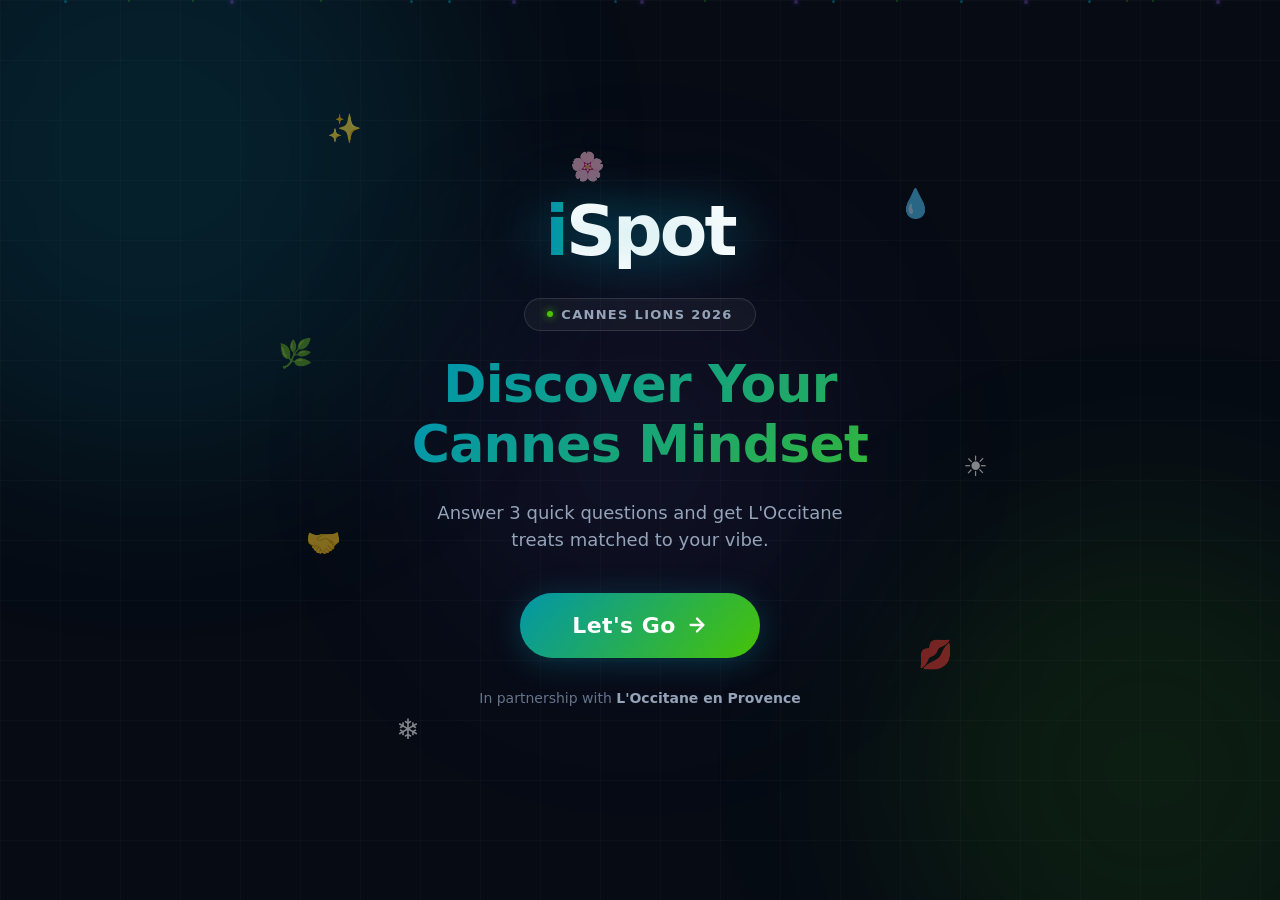
==== index.html @ 9a13e55d "iSpot Cannes Quiz - PWA with offline support 3-archetype quiz (Glow Getter, Power Networker, Recharg" ====
<!DOCTYPE html>
<html lang="en">
<head>
  <meta charset="UTF-8">
  <meta name="viewport" content="width=device-width, initial-scale=1, maximum-scale=1, user-scalable=no">
  <meta name="apple-mobile-web-app-capable" content="yes">
  <meta name="apple-mobile-web-app-status-bar-style" content="black-translucent">
  <meta name="apple-mobile-web-app-title" content="iSpot Cannes">
  <title>iSpot - Discover Your Cannes Mindset</title>
  <link rel="manifest" href="manifest.json">
  <link rel="apple-touch-icon" href="icon-192.png">
  <link rel="stylesheet" href="styles.css">
</head>
<body>
  <div class="app-container">
    <!-- Ambient background -->
    <div class="app-bg">
      <div class="bg-orb bg-orb--teal"></div>
      <div class="bg-orb bg-orb--green"></div>
      <div class="bg-orb bg-orb--purple"></div>
      <div class="bg-grid"></div>
      <div class="bg-particles">
        <span></span><span></span><span></span><span></span><span></span>
        <span></span><span></span><span></span><span></span><span></span>
        <span></span><span></span><span></span><span></span><span></span>
        <span></span><span></span><span></span><span></span><span></span>
      </div>
    </div>

    <!-- Confetti canvas (results) -->
    <canvas id="confetti-canvas"></canvas>

    <!-- ===== SCREEN 1: WELCOME ===== -->
    <section id="screen-welcome" class="screen screen--active">
      <div class="welcome-content">
        <!-- Floating emoji decorations -->
        <div class="welcome-floaters">
          <span class="floater">✨</span>
          <span class="floater">💧</span>
          <span class="floater">🤝</span>
          <span class="floater">💋</span>
          <span class="floater">🌿</span>
          <span class="floater">❄️</span>
          <span class="floater">🌸</span>
          <span class="floater">☀️</span>
        </div>

        <div class="welcome-logo" id="logo-tap-target">
          <svg class="ispot-logo" viewBox="0 0 180 55" xmlns="http://www.w3.org/2000/svg">
            <defs>
              <linearGradient id="logo-gradient" x1="0%" y1="0%" x2="100%" y2="0%">
                <stop offset="0%" stop-color="#0095B0"/>
                <stop offset="100%" stop-color="#4AC500"/>
              </linearGradient>
            </defs>
            <text x="90" y="42" text-anchor="middle" font-family="-apple-system, BlinkMacSystemFont, 'SF Pro Display', system-ui, sans-serif" font-size="48" font-weight="800" fill="white" letter-spacing="-2">
              <tspan fill="url(#logo-gradient)">i</tspan>Spot
            </text>
          </svg>
          <div class="logo-glow"></div>
        </div>
        <div class="welcome-badge">
          <span class="badge-dot"></span>
          Cannes Lions 2026
        </div>
        <h1 class="welcome-title">
          <span class="title-line title-line--1">Discover Your</span>
          <span class="title-line title-line--2">Cannes Mindset</span>
        </h1>
        <p class="welcome-subtitle">Answer 3 quick questions and get L'Occitane treats matched to your vibe.</p>
        <button class="btn-start" id="btn-start">
          <span class="btn-start__text">Let's Go</span>
          <span class="btn-start__glow"></span>
          <span class="btn-start__shimmer"></span>
          <svg class="btn-start__arrow" viewBox="0 0 24 24" fill="none" stroke="currentColor" stroke-width="2.5" stroke-linecap="round" stroke-linejoin="round"><path d="M5 12h14M12 5l7 7-7 7"/></svg>
        </button>
        <div class="welcome-footer">
          In partnership with <strong>L'Occitane en Provence</strong>
        </div>
      </div>
    </section>

    <!-- ===== SCREEN 2: CONTACT INFO ===== -->
    <section id="screen-contact" class="screen">
      <div class="contact-content">
        <h2 class="contact-title">Tell us about yourself</h2>
        <p class="contact-subtitle">So we can personalize your experience</p>
        <form class="contact-form" id="contact-form" autocomplete="off">
          <div class="contact-row">
            <div class="contact-field">
              <label class="contact-label" for="contact-first">First Name</label>
              <input class="contact-input" type="text" id="contact-first" required placeholder="First name">
            </div>
            <div class="contact-field">
              <label class="contact-label" for="contact-last">Last Name</label>
              <input class="contact-input" type="text" id="contact-last" required placeholder="Last name">
            </div>
          </div>
          <div class="contact-row">
            <div class="contact-field">
              <label class="contact-label" for="contact-title">Title</label>
              <input class="contact-input" type="text" id="contact-title" required placeholder="Job title">
            </div>
            <div class="contact-field">
              <label class="contact-label" for="contact-company">Company</label>
              <input class="contact-input" type="text" id="contact-company" required placeholder="Company">
            </div>
          </div>
          <div class="contact-row">
            <div class="contact-field contact-field--full">
              <label class="contact-label" for="contact-email">Email</label>
              <input class="contact-input" type="email" id="contact-email" required placeholder="Email address">
            </div>
          </div>
          <button class="btn-start btn-contact-submit" type="submit" id="btn-contact-submit">
            <span class="btn-start__text">Start the Quiz</span>
            <span class="btn-start__glow"></span>
            <span class="btn-start__shimmer"></span>
            <svg class="btn-start__arrow" viewBox="0 0 24 24" fill="none" stroke="currentColor" stroke-width="2.5" stroke-linecap="round" stroke-linejoin="round"><path d="M5 12h14M12 5l7 7-7 7"/></svg>
          </button>
        </form>
      </div>
    </section>

    <!-- ===== SCREEN 3: QUESTIONS ===== -->
    <section id="screen-question" class="screen">
      <div class="question-layout">
        <header class="question-header">
          <svg class="ispot-logo-sm" viewBox="0 0 180 55" xmlns="http://www.w3.org/2000/svg">
            <defs>
              <linearGradient id="logo-gradient-sm" x1="0%" y1="0%" x2="100%" y2="0%">
                <stop offset="0%" stop-color="#0095B0"/>
                <stop offset="100%" stop-color="#4AC500"/>
              </linearGradient>
            </defs>
            <text x="90" y="42" text-anchor="middle" font-family="-apple-system, BlinkMacSystemFont, 'SF Pro Display', system-ui, sans-serif" font-size="48" font-weight="800" fill="white" letter-spacing="-2">
              <tspan fill="url(#logo-gradient-sm)">i</tspan>Spot
            </text>
          </svg>
          <div class="progress-bar">
            <div class="progress-bar__fill" id="progress-fill"></div>
            <div class="progress-bar__shimmer"></div>
          </div>
          <div class="question-counter" id="question-counter">Q1 of 3</div>
        </header>

        <!-- Floating emoji for current question -->
        <div class="question-emoji" id="question-emoji"></div>

        <div class="question-body">
          <h2 class="question-text" id="question-text"></h2>
          <div class="answer-grid" id="answer-grid">
            <button class="answer-card" data-index="0">
              <span class="answer-card__emoji" id="answer-emoji-0"></span>
              <span class="answer-card__letter">A</span>
              <span class="answer-card__text" id="answer-0"></span>
              <span class="answer-card__check">
                <svg viewBox="0 0 24 24" fill="none" stroke="currentColor" stroke-width="3" stroke-linecap="round" stroke-linejoin="round"><polyline points="20 6 9 17 4 12"/></svg>
              </span>
            </button>
            <button class="answer-card" data-index="1">
              <span class="answer-card__emoji" id="answer-emoji-1"></span>
              <span class="answer-card__letter">B</span>
              <span class="answer-card__text" id="answer-1"></span>
              <span class="answer-card__check">
                <svg viewBox="0 0 24 24" fill="none" stroke="currentColor" stroke-width="3" stroke-linecap="round" stroke-linejoin="round"><polyline points="20 6 9 17 4 12"/></svg>
              </span>
            </button>
            <button class="answer-card" data-index="2">
              <span class="answer-card__emoji" id="answer-emoji-2"></span>
              <span class="answer-card__letter">C</span>
              <span class="answer-card__text" id="answer-2"></span>
              <span class="answer-card__check">
                <svg viewBox="0 0 24 24" fill="none" stroke="currentColor" stroke-width="3" stroke-linecap="round" stroke-linejoin="round"><polyline points="20 6 9 17 4 12"/></svg>
              </span>
            </button>
          </div>
        </div>

        <footer class="question-footer">
          <span class="partnership-text">Samples by L'Occitane en Provence</span>
        </footer>
      </div>
    </section>

    <!-- ===== SCREEN 4: ANALYZING ===== -->
    <section id="screen-analyzing" class="screen">
      <div class="analyzing-content">
        <div class="analyzing-orb">
          <div class="analyzing-orb__core"></div>
          <div class="analyzing-orb__ring analyzing-orb__ring--1"></div>
          <div class="analyzing-orb__ring analyzing-orb__ring--2"></div>
          <div class="analyzing-orb__ring analyzing-orb__ring--3"></div>
          <div class="analyzing-orb__particles">
            <span></span><span></span><span></span><span></span>
            <span></span><span></span><span></span><span></span>
          </div>
        </div>
        <p class="analyzing-text" id="analyzing-text">Sage is reading your vibe...</p>
        <div class="analyzing-bar">
          <div class="analyzing-bar__fill" id="analyzing-bar-fill"></div>
        </div>
      </div>
    </section>

    <!-- ===== SCREEN 5: RESULTS ===== -->
    <section id="screen-results" class="screen">
      <div class="results-content">
        <div class="results-sparkles">
          <span></span><span></span><span></span><span></span><span></span>
          <span></span><span></span><span></span><span></span><span></span>
        </div>

        <div class="results-header">
          <p class="results-label">Sage says your Cannes mindset is...</p>
          <h2 class="results-archetype-name" id="results-archetype-name"></h2>
          <p class="results-archetype-desc" id="results-archetype-desc"></p>
        </div>

        <div class="results-products-label">Your L'Occitane Samples</div>
        <div class="results-product-list" id="results-product-list"></div>

        <div class="results-footer">
          <p class="results-collect">
            <span class="collect-icon">
              <svg viewBox="0 0 24 24" fill="none" stroke="currentColor" stroke-width="2" stroke-linecap="round" stroke-linejoin="round"><path d="M12 2L2 7l10 5 10-5-10-5z"/><path d="M2 17l10 5 10-5"/><path d="M2 12l10 5 10-5"/></svg>
            </span>
            Show this screen to collect your samples
          </p>
          <div class="results-branding">
            <span>Powered by <strong>iSpot</strong></span>
            <span class="results-divider">|</span>
            <span>Samples by <strong>L'Occitane en Provence</strong></span>
          </div>
        </div>
        <div class="reset-indicator" id="reset-indicator">
          <svg class="reset-ring" viewBox="0 0 36 36">
            <circle class="reset-ring__bg" cx="18" cy="18" r="16" />
            <circle class="reset-ring__fill" id="reset-ring-fill" cx="18" cy="18" r="16" />
          </svg>
        </div>
      </div>
    </section>
  </div>

  <script src="app.js"></script>
  <script>
    if ('serviceWorker' in navigator) {
      navigator.serviceWorker.register('./sw.js').catch(() => {});
    }
  </script>
</body>
</html>
---- styles.css ----
/* ============================================================
   iSpot Cannes Lions 2026 — Quiz App Styles
   ULTRA EDITION — More animations, more fun, more WOW
   ============================================================ */

/* --- Design Tokens --- */
:root {
  --color-bg: #060B14;
  --color-surface: rgba(17, 24, 39, 0.85);
  --color-surface-solid: #111827;
  --color-surface-hover: #1E293B;
  --color-surface-active: #2A3548;
  --color-primary: #0095B0;
  --color-accent: #4AC500;
  --color-gold: #D4A853;
  --color-warm: #F5E6D0;
  --color-purple: #8B5CF6;
  --color-pink: #EC4899;
  --color-text: #FFFFFF;
  --color-text-secondary: #94A3B8;
  --color-text-dim: #64748B;
  --gradient-primary: linear-gradient(135deg, #0095B0, #4AC500);
  --gradient-vivid: linear-gradient(135deg, #0095B0, #4AC500, #8B5CF6);
  --gradient-warm: linear-gradient(135deg, #D4A853, #EC4899);

  /* Typography */
  --font-display: -apple-system, BlinkMacSystemFont, 'SF Pro Display', system-ui, sans-serif;
  --font-body: -apple-system, BlinkMacSystemFont, 'SF Pro Text', system-ui, sans-serif;

  /* Spacing */
  --space-xs: 4px;
  --space-sm: 8px;
  --space-md: 16px;
  --space-lg: 24px;
  --space-xl: 40px;
  --space-2xl: 64px;

  /* Borders */
  --radius-sm: 8px;
  --radius-md: 12px;
  --radius-lg: 20px;
  --radius-xl: 28px;
  --radius-full: 9999px;

  /* Shadows */
  --shadow-card: 0 4px 30px rgba(0,0,0,0.5);
  --shadow-glow-teal: 0 0 40px rgba(0,149,176,0.3);
  --shadow-glow-green: 0 0 40px rgba(74,197,0,0.25);

  /* Animation */
  --ease-out-expo: cubic-bezier(0.16, 1, 0.3, 1);
  --ease-out-back: cubic-bezier(0.34, 1.56, 0.64, 1);
  --ease-in-out: cubic-bezier(0.65, 0, 0.35, 1);
  --ease-spring: cubic-bezier(0.175, 0.885, 0.32, 1.275);
  --duration-fast: 200ms;
  --duration-normal: 400ms;
  --duration-slow: 800ms;
  --duration-reveal: 1200ms;
}

/* --- Reset & Base --- */
*, *::before, *::after {
  margin: 0;
  padding: 0;
  box-sizing: border-box;
  -webkit-touch-callout: none;
  -webkit-user-select: none;
  user-select: none;
  -webkit-tap-highlight-color: transparent;
}

html, body {
  position: fixed;
  overflow: hidden;
  width: 100%;
  height: 100%;
  overscroll-behavior: none;
  -webkit-overflow-scrolling: touch;
  touch-action: manipulation;
  font-family: var(--font-body);
  background: var(--color-bg);
  color: var(--color-text);
}

/* --- App Container --- */
.app-container {
  position: relative;
  width: 100%;
  height: 100%;
  overflow: hidden;
}

/* --- Confetti Canvas --- */
#confetti-canvas {
  position: fixed;
  inset: 0;
  z-index: 100;
  pointer-events: none;
}

/* ============================================================
   AMBIENT BACKGROUND — Much more alive
   ============================================================ */
.app-bg {
  position: fixed;
  inset: 0;
  z-index: 0;
  pointer-events: none;
}

.bg-orb {
  position: absolute;
  border-radius: 50%;
  filter: blur(100px);
  animation: orbFloat 15s ease-in-out infinite;
}

.bg-orb--teal {
  width: 600px;
  height: 600px;
  background: rgba(0, 149, 176, 0.15);
  top: -150px;
  left: -150px;
}

.bg-orb--green {
  width: 500px;
  height: 500px;
  background: rgba(74, 197, 0, 0.1);
  bottom: -120px;
  right: -120px;
  animation-delay: -5s;
}

.bg-orb--purple {
  width: 400px;
  height: 400px;
  background: rgba(139, 92, 246, 0.08);
  top: 50%;
  left: 50%;
  transform: translate(-50%, -50%);
  animation-delay: -10s;
}

@keyframes orbFloat {
  0%, 100% { transform: translate(0, 0) scale(1); }
  25% { transform: translate(40px, -30px) scale(1.1); }
  50% { transform: translate(-20px, 20px) scale(0.9); }
  75% { transform: translate(30px, 10px) scale(1.05); }
}

/* Subtle grid overlay */
.bg-grid {
  position: absolute;
  inset: 0;
  background-image:
    linear-gradient(rgba(255,255,255,0.02) 1px, transparent 1px),
    linear-gradient(90deg, rgba(255,255,255,0.02) 1px, transparent 1px);
  background-size: 60px 60px;
  animation: gridShift 20s linear infinite;
}

@keyframes gridShift {
  0% { transform: translate(0, 0); }
  100% { transform: translate(60px, 60px); }
}

/* Floating particles */
.bg-particles {
  position: absolute;
  inset: 0;
}

.bg-particles span {
  position: absolute;
  border-radius: 50%;
  animation: particleFloat linear infinite;
}

.bg-particles span:nth-child(odd) {
  width: 3px; height: 3px;
  background: rgba(0, 149, 176, 0.4);
}
.bg-particles span:nth-child(even) {
  width: 2px; height: 2px;
  background: rgba(74, 197, 0, 0.3);
}
.bg-particles span:nth-child(3n) {
  width: 4px; height: 4px;
  background: rgba(139, 92, 246, 0.3);
  box-shadow: 0 0 6px rgba(139, 92, 246, 0.4);
}

.bg-particles span:nth-child(1)  { left: 5%;  animation-duration: 12s; animation-delay: 0s; }
.bg-particles span:nth-child(2)  { left: 10%; animation-duration: 16s; animation-delay: -2s; }
.bg-particles span:nth-child(3)  { left: 18%; animation-duration: 14s; animation-delay: -5s; }
.bg-particles span:nth-child(4)  { left: 25%; animation-duration: 18s; animation-delay: -1s; }
.bg-particles span:nth-child(5)  { left: 32%; animation-duration: 11s; animation-delay: -7s; }
.bg-particles span:nth-child(6)  { left: 40%; animation-duration: 15s; animation-delay: -3s; }
.bg-particles span:nth-child(7)  { left: 48%; animation-duration: 13s; animation-delay: -8s; }
.bg-particles span:nth-child(8)  { left: 55%; animation-duration: 17s; animation-delay: -4s; }
.bg-particles span:nth-child(9)  { left: 62%; animation-duration: 12s; animation-delay: -6s; }
.bg-particles span:nth-child(10) { left: 70%; animation-duration: 19s; animation-delay: -2s; }
.bg-particles span:nth-child(11) { left: 75%; animation-duration: 14s; animation-delay: -9s; }
.bg-particles span:nth-child(12) { left: 80%; animation-duration: 16s; animation-delay: -1s; }
.bg-particles span:nth-child(13) { left: 85%; animation-duration: 11s; animation-delay: -5s; }
.bg-particles span:nth-child(14) { left: 90%; animation-duration: 18s; animation-delay: -3s; }
.bg-particles span:nth-child(15) { left: 95%; animation-duration: 13s; animation-delay: -7s; }
.bg-particles span:nth-child(16) { left: 15%; animation-duration: 20s; animation-delay: -10s; }
.bg-particles span:nth-child(17) { left: 35%; animation-duration: 15s; animation-delay: -12s; }
.bg-particles span:nth-child(18) { left: 50%; animation-duration: 17s; animation-delay: -8s; }
.bg-particles span:nth-child(19) { left: 65%; animation-duration: 14s; animation-delay: -11s; }
.bg-particles span:nth-child(20) { left: 88%; animation-duration: 16s; animation-delay: -6s; }

@keyframes particleFloat {
  0%   { bottom: -5%; opacity: 0; transform: translateX(0); }
  5%   { opacity: 1; }
  50%  { transform: translateX(30px); }
  95%  { opacity: 1; }
  100% { bottom: 105%; opacity: 0; transform: translateX(-20px); }
}

/* --- Screens --- */
.screen {
  position: absolute;
  inset: 0;
  z-index: 1;
  display: flex;
  align-items: center;
  justify-content: center;
  opacity: 0;
  transform: translateY(30px) scale(0.98);
  transition: opacity 500ms var(--ease-out-expo),
              transform 500ms var(--ease-out-expo);
  pointer-events: none;
  will-change: opacity, transform;
}

.screen--active {
  opacity: 1;
  transform: translateY(0) scale(1);
  pointer-events: auto;
}

.screen--exiting {
  opacity: 0;
  transform: translateY(-30px) scale(0.98);
  pointer-events: none;
}

/* ============================================================
   WELCOME SCREEN — Centered, alive, inviting
   ============================================================ */
.welcome-content {
  display: flex;
  flex-direction: column;
  align-items: center;
  text-align: center;
  gap: var(--space-lg);
  position: relative;
}

/* Floating emoji decorations */
.welcome-floaters {
  position: absolute;
  inset: -120px;
  pointer-events: none;
}

.floater {
  position: absolute;
  font-size: 28px;
  animation: floaterDance 6s ease-in-out infinite;
  opacity: 0.5;
  filter: blur(0.5px);
}

.floater:nth-child(1) { top: 5%;  left: 5%;  animation-delay: 0s;    animation-duration: 7s; }
.floater:nth-child(2) { top: 15%; right: 8%; animation-delay: -1s;   animation-duration: 5s; }
.floater:nth-child(3) { top: 60%; left: 2%;  animation-delay: -2.5s; animation-duration: 8s; }
.floater:nth-child(4) { top: 75%; right: 5%; animation-delay: -0.5s; animation-duration: 6s; }
.floater:nth-child(5) { top: 35%; left: -2%; animation-delay: -3s;   animation-duration: 7.5s; }
.floater:nth-child(6) { top: 85%; left: 15%; animation-delay: -4s;   animation-duration: 5.5s; }
.floater:nth-child(7) { top: 10%; left: 40%; animation-delay: -1.5s; animation-duration: 6.5s; }
.floater:nth-child(8) { top: 50%; right: 0%; animation-delay: -2s;   animation-duration: 8.5s; }

@keyframes floaterDance {
  0%, 100% { transform: translateY(0) rotate(0deg) scale(1); }
  25% { transform: translateY(-15px) rotate(10deg) scale(1.1); }
  50% { transform: translateY(5px) rotate(-5deg) scale(0.95); }
  75% { transform: translateY(-10px) rotate(8deg) scale(1.05); }
}

/* Logo — centered with glow */
.welcome-logo {
  cursor: pointer;
  position: relative;
  display: flex;
  align-items: center;
  justify-content: center;
}

.ispot-logo {
  width: 260px;
  height: auto;
  filter: drop-shadow(0 0 30px rgba(0, 149, 176, 0.4));
  animation: logoBreath 3s ease-in-out infinite;
}

.logo-glow {
  position: absolute;
  width: 300px;
  height: 80px;
  background: radial-gradient(ellipse, rgba(0, 149, 176, 0.2) 0%, transparent 70%);
  filter: blur(20px);
  animation: logoGlowPulse 3s ease-in-out infinite;
  pointer-events: none;
}

@keyframes logoBreath {
  0%, 100% { transform: scale(1); }
  50% { transform: scale(1.03); }
}

@keyframes logoGlowPulse {
  0%, 100% { opacity: 0.5; transform: scale(1); }
  50% { opacity: 1; transform: scale(1.15); }
}

.welcome-badge {
  display: inline-flex;
  align-items: center;
  gap: 8px;
  padding: 8px 22px;
  border: 1px solid rgba(255, 255, 255, 0.12);
  border-radius: var(--radius-full);
  font-family: var(--font-display);
  font-size: 13px;
  font-weight: 600;
  letter-spacing: 0.1em;
  text-transform: uppercase;
  color: var(--color-text-secondary);
  background: rgba(255, 255, 255, 0.04);
  backdrop-filter: blur(20px);
  animation: badgeFadeIn 1s var(--ease-out-expo) 0.3s both;
}

.badge-dot {
  width: 6px;
  height: 6px;
  border-radius: 50%;
  background: var(--color-accent);
  animation: dotPing 2s ease-in-out infinite;
  box-shadow: 0 0 8px var(--color-accent);
}

@keyframes dotPing {
  0%, 100% { opacity: 1; transform: scale(1); }
  50% { opacity: 0.5; transform: scale(1.5); }
}

@keyframes badgeFadeIn {
  from { opacity: 0; transform: translateY(10px); }
  to { opacity: 1; transform: translateY(0); }
}

.welcome-title {
  font-family: var(--font-display);
  font-weight: 700;
  letter-spacing: -0.03em;
  line-height: 1.15;
  animation: titleFadeIn 1s var(--ease-out-expo) 0.5s both;
}

.title-line {
  display: block;
  font-size: 52px;
  background: var(--gradient-primary);
  -webkit-background-clip: text;
  -webkit-text-fill-color: transparent;
  background-clip: text;
  background-size: 200% 200%;
  animation: gradientFlow 4s ease-in-out infinite;
}

.title-line--2 {
  font-size: 52px;
  background: var(--gradient-vivid);
  -webkit-background-clip: text;
  -webkit-text-fill-color: transparent;
  background-clip: text;
  background-size: 300% 300%;
  animation: gradientFlow 5s ease-in-out infinite reverse;
}

@keyframes gradientFlow {
  0% { background-position: 0% 50%; }
  50% { background-position: 100% 50%; }
  100% { background-position: 0% 50%; }
}

@keyframes titleFadeIn {
  from { opacity: 0; transform: translateY(20px); }
  to { opacity: 1; transform: translateY(0); }
}

.welcome-subtitle {
  font-size: 18px;
  color: var(--color-text-secondary);
  max-width: 420px;
  line-height: 1.5;
  animation: subtitleFadeIn 1s var(--ease-out-expo) 0.7s both;
}

@keyframes subtitleFadeIn {
  from { opacity: 0; transform: translateY(10px); }
  to { opacity: 1; transform: translateY(0); }
}

/* Start button */
.btn-start {
  position: relative;
  display: inline-flex;
  align-items: center;
  justify-content: center;
  gap: 10px;
  padding: 20px 52px;
  border: none;
  border-radius: var(--radius-full);
  background: var(--gradient-primary);
  cursor: pointer;
  overflow: hidden;
  margin-top: var(--space-md);
  transition: transform 150ms ease, box-shadow 300ms ease;
  animation: btnEntrance 1s var(--ease-out-back) 0.9s both;
  box-shadow: 0 4px 30px rgba(0, 149, 176, 0.3);
}

.btn-start:hover {
  box-shadow: 0 8px 50px rgba(0, 149, 176, 0.5);
}

.btn-start:active {
  transform: scale(0.95);
}

@keyframes btnEntrance {
  from { opacity: 0; transform: translateY(20px) scale(0.9); }
  to { opacity: 1; transform: translateY(0) scale(1); }
}

.btn-start__text {
  position: relative;
  z-index: 1;
  font-family: var(--font-display);
  font-size: 22px;
  font-weight: 700;
  color: white;
  letter-spacing: 0.02em;
}

.btn-start__arrow {
  position: relative;
  z-index: 1;
  width: 22px;
  height: 22px;
  color: white;
  animation: arrowBounce 1.5s ease-in-out infinite;
}

@keyframes arrowBounce {
  0%, 100% { transform: translateX(0); }
  50% { transform: translateX(5px); }
}

.btn-start__glow {
  position: absolute;
  inset: -4px;
  border-radius: var(--radius-full);
  background: var(--gradient-primary);
  filter: blur(20px);
  opacity: 0.6;
  animation: btnGlowPulse 2.5s ease-in-out infinite;
}

@keyframes btnGlowPulse {
  0%, 100% { opacity: 0.3; transform: scale(1); }
  50%      { opacity: 0.7; transform: scale(1.1); }
}

.btn-start__shimmer {
  position: absolute;
  top: 0;
  left: -100%;
  width: 60%;
  height: 100%;
  background: linear-gradient(90deg, transparent, rgba(255,255,255,0.25), transparent);
  transform: skewX(-20deg);
  animation: btnShimmer 3s ease-in-out infinite;
}

@keyframes btnShimmer {
  0%   { left: -100%; }
  50%  { left: 150%; }
  100% { left: 150%; }
}

.welcome-footer {
  font-size: 14px;
  color: var(--color-text-dim);
  margin-top: var(--space-sm);
  animation: subtitleFadeIn 1s var(--ease-out-expo) 1.1s both;
}

.welcome-footer strong {
  color: var(--color-text-secondary);
  font-weight: 600;
}

/* ============================================================
   CONTACT FORM SCREEN
   ============================================================ */
.contact-content {
  display: flex;
  flex-direction: column;
  align-items: center;
  text-align: center;
  gap: var(--space-lg);
  width: 100%;
  max-width: 560px;
  padding: var(--space-xl);
}

.contact-title {
  font-family: var(--font-display);
  font-size: 36px;
  font-weight: 700;
  letter-spacing: -0.02em;
  background: var(--gradient-primary);
  -webkit-background-clip: text;
  -webkit-text-fill-color: transparent;
  background-clip: text;
}

.contact-subtitle {
  font-size: 16px;
  color: var(--color-text-secondary);
  margin-top: -8px;
}

.contact-form {
  display: flex;
  flex-direction: column;
  gap: var(--space-md);
  width: 100%;
}

.contact-row {
  display: flex;
  gap: var(--space-md);
}

.contact-field {
  flex: 1;
  display: flex;
  flex-direction: column;
  gap: 6px;
  text-align: left;
}

.contact-label {
  font-size: 13px;
  font-weight: 600;
  color: var(--color-text-secondary);
  text-transform: uppercase;
  letter-spacing: 0.05em;
}

.contact-input {
  padding: 14px 18px;
  background: var(--color-surface);
  border: 1.5px solid rgba(255, 255, 255, 0.08);
  border-radius: var(--radius-md);
  color: var(--color-text);
  font-family: var(--font-body);
  font-size: 16px;
  outline: none;
  transition: border-color 200ms ease, box-shadow 200ms ease;
  -webkit-user-select: text;
  user-select: text;
}

.contact-input::placeholder {
  color: var(--color-text-dim);
}

.contact-input:focus {
  border-color: var(--color-primary);
  box-shadow: 0 0 0 3px rgba(0, 149, 176, 0.15);
}

.contact-field--full {
  width: 100%;
}

.btn-contact-submit {
  margin-top: var(--space-sm);
  animation: none;
}

/* ============================================================
   QUESTION SCREEN — More dynamic
   ============================================================ */
.question-layout {
  width: 100%;
  height: 100%;
  display: flex;
  flex-direction: column;
  padding: var(--space-lg) var(--space-xl);
}

.question-header {
  display: flex;
  align-items: center;
  gap: var(--space-lg);
  flex-shrink: 0;
}

.ispot-logo-sm {
  width: 90px;
  height: auto;
  flex-shrink: 0;
}

/* Progress bar */
.progress-bar {
  flex: 1;
  height: 8px;
  background: rgba(255, 255, 255, 0.06);
  border-radius: var(--radius-full);
  overflow: hidden;
  position: relative;
}

.progress-bar__fill {
  height: 100%;
  width: 0%;
  background: var(--gradient-primary);
  border-radius: var(--radius-full);
  transition: width 700ms var(--ease-out-expo);
  position: relative;
  box-shadow: 0 0 12px rgba(0, 149, 176, 0.4);
}

.progress-bar__shimmer {
  position: absolute;
  inset: 0;
  background: linear-gradient(90deg, transparent 0%, rgba(255, 255, 255, 0.3) 50%, transparent 100%);
  transform: translateX(-100%);
  animation: shimmer 2s ease-in-out infinite;
}

@keyframes shimmer {
  0%   { transform: translateX(-100%); }
  100% { transform: translateX(200%); }
}

.question-counter {
  font-family: var(--font-display);
  font-size: 14px;
  font-weight: 700;
  color: var(--color-primary);
  letter-spacing: 0.05em;
  text-transform: uppercase;
  flex-shrink: 0;
  min-width: 60px;
  text-align: right;
}

/* Floating question emoji */
.question-emoji {
  position: absolute;
  top: 50%;
  left: 50%;
  transform: translate(-50%, -50%);
  font-size: 120px;
  opacity: 0.06;
  pointer-events: none;
  animation: emojiFloat 4s ease-in-out infinite;
  z-index: 0;
}

@keyframes emojiFloat {
  0%, 100% { transform: translate(-50%, -50%) scale(1) rotate(-3deg); }
  50% { transform: translate(-50%, -55%) scale(1.05) rotate(3deg); }
}

/* Question body */
.question-body {
  flex: 1;
  display: flex;
  flex-direction: column;
  align-items: center;
  justify-content: center;
  gap: var(--space-xl);
  padding: var(--space-md) 0;
  position: relative;
  z-index: 1;
}

.question-text {
  font-family: var(--font-display);
  font-size: 30px;
  font-weight: 600;
  letter-spacing: -0.01em;
  text-align: center;
  line-height: 1.3;
  max-width: 700px;
  opacity: 0;
  transform: translateY(16px) scale(0.97);
  transition: opacity 700ms var(--ease-out-expo),
              transform 700ms var(--ease-out-expo);
}

.question-text.visible {
  opacity: 1;
  transform: translateY(0) scale(1);
}

/* Answer grid — 3 columns */
.answer-grid {
  display: grid;
  grid-template-columns: 1fr 1fr 1fr;
  gap: var(--space-md);
  width: 100%;
  max-width: 900px;
}

.answer-card {
  display: flex;
  align-items: center;
  gap: var(--space-md);
  padding: 20px 24px;
  background: var(--color-surface);
  border: 1.5px solid rgba(255, 255, 255, 0.06);
  border-radius: var(--radius-lg);
  cursor: pointer;
  transition: all 400ms ease, transform 300ms ease;
  position: relative;
  overflow: hidden;
  text-align: left;
  min-height: 90px;
  opacity: 0;
  transform: translateY(20px) scale(0.95);
  backdrop-filter: blur(10px);
}

.answer-card.visible {
  opacity: 1;
  transform: translateY(0) scale(1);
  transition: all 500ms ease, transform 1000ms var(--ease-out-back), opacity 900ms ease;
}

.answer-card::before {
  content: '';
  position: absolute;
  inset: 0;
  background: var(--gradient-primary);
  opacity: 0;
  transition: opacity 200ms ease;
}

/* Hover/touch glow */
.answer-card::after {
  content: '';
  position: absolute;
  width: 150px;
  height: 150px;
  background: radial-gradient(circle, rgba(0,149,176,0.15), transparent 70%);
  top: var(--mouse-y, 50%);
  left: var(--mouse-x, 50%);
  transform: translate(-50%, -50%);
  opacity: 0;
  transition: opacity 300ms ease;
  pointer-events: none;
}

.answer-card:active {
  transform: scale(0.94) !important;
}

.answer-card.selected {
  border-color: var(--color-primary);
  box-shadow: 0 0 0 2px var(--color-primary),
              0 0 50px rgba(0, 149, 176, 0.35),
              0 0 100px rgba(0, 149, 176, 0.15),
              inset 0 0 40px rgba(0, 149, 176, 0.08);
  transform: scale(1.06) translateY(-4px) !important;
  transition: all 1200ms var(--ease-out-back) !important;
  z-index: 10;
}

.answer-card.selected::before {
  opacity: 0.15;
}

.answer-card.disabled:not(.selected) {
  opacity: 0.25;
  pointer-events: none;
  transform: scale(0.95) !important;
  filter: blur(1px);
  transition: all 1000ms ease !important;
}

.answer-card.disabled.selected {
  pointer-events: none;
}

.answer-card__emoji {
  font-size: 24px;
  flex-shrink: 0;
  position: relative;
  z-index: 1;
  transition: transform 300ms var(--ease-out-back);
}

.answer-card.selected .answer-card__emoji {
  transform: scale(1.5);
  transition: transform 900ms var(--ease-out-back);
  filter: drop-shadow(0 0 8px rgba(255, 255, 255, 0.3));
}

.answer-card__letter {
  display: flex;
  align-items: center;
  justify-content: center;
  width: 34px;
  height: 34px;
  border-radius: var(--radius-sm);
  background: rgba(255, 255, 255, 0.06);
  font-family: var(--font-display);
  font-size: 14px;
  font-weight: 700;
  color: var(--color-text-secondary);
  flex-shrink: 0;
  position: relative;
  z-index: 1;
  transition: all 250ms var(--ease-out-expo);
}

.answer-card.selected .answer-card__letter {
  background: var(--gradient-primary);
  color: white;
  box-shadow: 0 0 20px rgba(0, 149, 176, 0.5);
  transform: scale(1.2) rotate(-5deg);
  transition: all 900ms var(--ease-out-back);
}

.answer-card__text {
  flex: 1;
  font-size: 16px;
  font-weight: 500;
  line-height: 1.4;
  color: var(--color-text);
  position: relative;
  z-index: 1;
}

.answer-card__check {
  width: 24px;
  height: 24px;
  color: var(--color-accent);
  flex-shrink: 0;
  position: relative;
  z-index: 1;
  opacity: 0;
  transform: scale(0);
  transition: all 300ms var(--ease-out-back);
}

.answer-card__check svg {
  width: 100%;
  height: 100%;
}

.answer-card.selected .answer-card__check {
  opacity: 1;
  transform: scale(1.2);
  filter: drop-shadow(0 0 8px rgba(74, 197, 0, 0.5));
  transition: all 900ms var(--ease-out-back);
  transition-delay: 200ms;
}

/* Question footer */
.question-footer {
  display: flex;
  justify-content: center;
  flex-shrink: 0;
  padding-top: var(--space-sm);
}

.partnership-text {
  font-size: 13px;
  color: var(--color-text-dim);
}

/* ============================================================
   ANALYZING SCREEN — Dramatic glowing orb
   ============================================================ */
.analyzing-content {
  display: flex;
  flex-direction: column;
  align-items: center;
  gap: 40px;
}

.analyzing-orb {
  position: relative;
  width: 200px;
  height: 200px;
}

.analyzing-orb__core {
  position: absolute;
  top: 50%;
  left: 50%;
  width: 50px;
  height: 50px;
  margin: -25px 0 0 -25px;
  border-radius: 50%;
  background: var(--gradient-primary);
  box-shadow:
    0 0 40px rgba(0, 149, 176, 0.6),
    0 0 80px rgba(0, 149, 176, 0.3),
    inset 0 0 20px rgba(255, 255, 255, 0.2);
  animation: corePulse 1.5s ease-in-out infinite;
}

@keyframes corePulse {
  0%, 100% { transform: scale(1); box-shadow: 0 0 40px rgba(0,149,176,0.6), 0 0 80px rgba(0,149,176,0.3); }
  50% { transform: scale(1.2); box-shadow: 0 0 60px rgba(0,149,176,0.8), 0 0 120px rgba(0,149,176,0.4), 0 0 200px rgba(74,197,0,0.2); }
}

.analyzing-orb__ring {
  position: absolute;
  inset: 0;
  border-radius: 50%;
  border: 2px solid transparent;
}

.analyzing-orb__ring--1 {
  border-top-color: var(--color-primary);
  border-right-color: rgba(0, 149, 176, 0.3);
  animation: ringSpin 2s linear infinite;
  filter: drop-shadow(0 0 4px var(--color-primary));
}

.analyzing-orb__ring--2 {
  inset: 20px;
  border-bottom-color: var(--color-accent);
  border-left-color: rgba(74, 197, 0, 0.3);
  animation: ringSpinReverse 2.5s linear infinite;
  filter: drop-shadow(0 0 4px var(--color-accent));
}

.analyzing-orb__ring--3 {
  inset: 40px;
  border-top-color: var(--color-purple);
  border-left-color: rgba(139, 92, 246, 0.3);
  animation: ringSpin 3s linear infinite;
  filter: drop-shadow(0 0 4px var(--color-purple));
}

/* Orbiting particles */
.analyzing-orb__particles {
  position: absolute;
  inset: 0;
}

.analyzing-orb__particles span {
  position: absolute;
  width: 4px;
  height: 4px;
  border-radius: 50%;
  top: 50%;
  left: 50%;
}

.analyzing-orb__particles span:nth-child(1) { animation: orbit 3s linear infinite; background: var(--color-primary); }
.analyzing-orb__particles span:nth-child(2) { animation: orbit 3s linear infinite -0.75s; background: var(--color-accent); }
.analyzing-orb__particles span:nth-child(3) { animation: orbit 3s linear infinite -1.5s; background: var(--color-purple); }
.analyzing-orb__particles span:nth-child(4) { animation: orbit 3s linear infinite -2.25s; background: var(--color-gold); }
.analyzing-orb__particles span:nth-child(5) { animation: orbitOuter 4s linear infinite; background: var(--color-primary); width: 3px; height: 3px; }
.analyzing-orb__particles span:nth-child(6) { animation: orbitOuter 4s linear infinite -1s; background: var(--color-accent); width: 3px; height: 3px; }
.analyzing-orb__particles span:nth-child(7) { animation: orbitOuter 4s linear infinite -2s; background: var(--color-pink); width: 3px; height: 3px; }
.analyzing-orb__particles span:nth-child(8) { animation: orbitOuter 4s linear infinite -3s; background: var(--color-gold); width: 3px; height: 3px; }

@keyframes orbit {
  0%   { transform: rotate(0deg) translateX(60px) rotate(0deg); opacity: 1; }
  100% { transform: rotate(360deg) translateX(60px) rotate(-360deg); opacity: 1; }
}

@keyframes orbitOuter {
  0%   { transform: rotate(0deg) translateX(90px) rotate(0deg); opacity: 0.6; }
  100% { transform: rotate(-360deg) translateX(90px) rotate(360deg); opacity: 0.6; }
}

@keyframes ringSpin {
  to { transform: rotate(360deg); }
}

@keyframes ringSpinReverse {
  to { transform: rotate(-360deg); }
}

.analyzing-text {
  font-family: var(--font-display);
  font-size: 26px;
  font-weight: 600;
  color: var(--color-text);
  letter-spacing: -0.01em;
  transition: opacity 300ms ease;
  text-align: center;
}

/* Analyzing progress bar */
.analyzing-bar {
  width: 240px;
  height: 4px;
  background: rgba(255, 255, 255, 0.08);
  border-radius: var(--radius-full);
  overflow: hidden;
}

.analyzing-bar__fill {
  height: 100%;
  width: 0%;
  background: var(--gradient-vivid);
  background-size: 200% 100%;
  border-radius: var(--radius-full);
  transition: width 100ms linear;
  animation: analyzingBarGlow 1s ease-in-out infinite;
}

@keyframes analyzingBarGlow {
  0% { background-position: 0% 0%; }
  100% { background-position: 200% 0%; }
}

/* ============================================================
   RESULTS SCREEN — Archetype reveal
   ============================================================ */
.results-content {
  display: flex;
  flex-direction: column;
  align-items: center;
  justify-content: space-evenly;
  width: 100%;
  height: 100%;
  padding: var(--space-lg) var(--space-xl) var(--space-md);
  position: relative;
}

/* Sparkle particles on results */
.results-sparkles {
  position: absolute;
  inset: 0;
  pointer-events: none;
  z-index: 0;
}

.results-sparkles span {
  position: absolute;
  width: 4px;
  height: 4px;
  border-radius: 50%;
  animation: sparkle 2s ease-in-out infinite;
}

.results-sparkles span:nth-child(1)  { left: 10%; top: 20%; background: var(--color-primary); animation-delay: 0s; }
.results-sparkles span:nth-child(2)  { left: 85%; top: 15%; background: var(--color-accent); animation-delay: 0.3s; }
.results-sparkles span:nth-child(3)  { left: 20%; top: 70%; background: var(--color-gold); animation-delay: 0.6s; }
.results-sparkles span:nth-child(4)  { left: 90%; top: 60%; background: var(--color-purple); animation-delay: 0.9s; }
.results-sparkles span:nth-child(5)  { left: 50%; top: 10%; background: var(--color-pink); animation-delay: 1.2s; }
.results-sparkles span:nth-child(6)  { left: 5%;  top: 45%; background: var(--color-accent); animation-delay: 0.2s; }
.results-sparkles span:nth-child(7)  { left: 95%; top: 35%; background: var(--color-primary); animation-delay: 0.5s; }
.results-sparkles span:nth-child(8)  { left: 30%; top: 85%; background: var(--color-gold); animation-delay: 0.8s; }
.results-sparkles span:nth-child(9)  { left: 70%; top: 80%; background: var(--color-pink); animation-delay: 1.1s; }
.results-sparkles span:nth-child(10) { left: 45%; top: 5%;  background: var(--color-purple); animation-delay: 1.4s; }

@keyframes sparkle {
  0%, 100% { transform: scale(0); opacity: 0; }
  50% { transform: scale(1); opacity: 1; box-shadow: 0 0 8px currentColor; }
}

/* --- Results Header with Archetype Name --- */
.results-header {
  text-align: center;
  margin-bottom: 0;
  opacity: 0;
  transform: translateY(20px) scale(0.95);
  transition: opacity 600ms var(--ease-out-expo), transform 600ms var(--ease-out-back);
  position: relative;
  z-index: 1;
}

.results-header.visible {
  opacity: 1;
  transform: translateY(0) scale(1);
}

.results-label {
  font-size: 18px;
  font-weight: 500;
  color: var(--color-text-secondary);
  text-transform: uppercase;
  letter-spacing: 0.12em;
  margin-bottom: var(--space-sm);
}

.results-archetype-name {
  font-family: var(--font-display);
  font-size: 56px;
  font-weight: 800;
  letter-spacing: -0.03em;
  background: var(--gradient-vivid);
  background-size: 300% 300%;
  -webkit-background-clip: text;
  -webkit-text-fill-color: transparent;
  background-clip: text;
  animation: gradientFlow 4s ease-in-out infinite;
  line-height: 1.1;
}

.results-archetype-desc {
  font-size: 20px;
  color: var(--color-text-secondary);
  margin-top: var(--space-md);
  max-width: 520px;
  line-height: 1.5;
  font-style: italic;
}

/* Product list under archetype */
.results-products-label {
  font-size: 13px;
  font-weight: 600;
  text-transform: uppercase;
  letter-spacing: 0.1em;
  color: var(--color-text-dim);
  opacity: 0;
  transition: opacity 600ms ease;
  position: relative;
  z-index: 1;
}

.results-products-label.visible {
  opacity: 1;
}

.results-product-list {
  display: flex;
  gap: var(--space-lg);
  justify-content: center;
  align-items: center;
  position: relative;
  z-index: 1;
  opacity: 0;
  transform: translateY(10px);
  transition: opacity 600ms var(--ease-out-expo), transform 600ms var(--ease-out-expo);
}

.results-product-list.visible {
  opacity: 1;
  transform: translateY(0);
}

.results-product-item {
  display: flex;
  align-items: center;
  gap: 10px;
  padding: 12px 24px;
  background: var(--color-surface);
  border: 1px solid rgba(255, 255, 255, 0.08);
  border-radius: var(--radius-full);
  backdrop-filter: blur(10px);
}

.results-product-item__emoji {
  font-size: 22px;
}

.results-product-item__name {
  font-size: 16px;
  font-weight: 600;
  color: var(--color-text);
}

.results-product-plus {
  font-family: var(--font-display);
  font-size: 24px;
  font-weight: 300;
  color: var(--color-text-dim);
}

/* Results footer */
.results-footer {
  text-align: center;
  opacity: 0;
  transform: translateY(10px);
  transition: opacity 600ms var(--ease-out-expo), transform 600ms var(--ease-out-expo);
  transition-delay: 1.2s;
  position: relative;
  z-index: 1;
}

.results-footer.visible {
  opacity: 1;
  transform: translateY(0);
}

.results-collect {
  font-family: var(--font-display);
  font-size: 16px;
  font-weight: 600;
  color: var(--color-text);
  padding: 12px 32px;
  background: rgba(0, 149, 176, 0.08);
  border: 1px solid rgba(0, 149, 176, 0.2);
  border-radius: var(--radius-full);
  display: inline-flex;
  align-items: center;
  gap: 10px;
  animation: collectGlow 3s ease-in-out infinite;
}

.collect-icon {
  display: flex;
  width: 20px;
  height: 20px;
  color: var(--color-primary);
}

.collect-icon svg {
  width: 100%;
  height: 100%;
}

@keyframes collectGlow {
  0%, 100% { box-shadow: 0 0 0 0 rgba(0, 149, 176, 0), border-color: rgba(0, 149, 176, 0.2); }
  50%      { box-shadow: 0 0 20px rgba(0, 149, 176, 0.15); border-color: rgba(0, 149, 176, 0.4); }
}

.results-branding {
  margin-top: var(--space-sm);
  font-size: 12px;
  color: var(--color-text-dim);
  display: flex;
  align-items: center;
  justify-content: center;
  gap: var(--space-sm);
}

.results-branding strong {
  color: var(--color-text-secondary);
  font-weight: 600;
}

.results-divider {
  opacity: 0.3;
}

/* Reset countdown ring */
.reset-indicator {
  position: absolute;
  bottom: var(--space-md);
  right: var(--space-xl);
  width: 36px;
  height: 36px;
  opacity: 0;
  transition: opacity 400ms ease;
}

.reset-indicator.visible {
  opacity: 0.4;
}

.reset-ring {
  width: 36px;
  height: 36px;
  transform: rotate(-90deg);
}

.reset-ring__bg {
  fill: none;
  stroke: rgba(255, 255, 255, 0.1);
  stroke-width: 2;
}

.reset-ring__fill {
  fill: none;
  stroke: var(--color-primary);
  stroke-width: 2;
  stroke-dasharray: 100.53;
  stroke-dashoffset: 0;
  stroke-linecap: round;
  transition: stroke-dashoffset 1s linear;
}

/* ============================================================
   PORTRAIT / ROTATE MESSAGE
   ============================================================ */
@media (orientation: portrait) {
  .app-container::before {
    content: '📱';
    position: fixed;
    inset: 0;
    z-index: 9999;
    background: var(--color-bg);
    display: flex;
    align-items: center;
    justify-content: center;
    font-size: 48px;
    animation: rotateHint 2s ease-in-out infinite;
  }
  .app-container::after {
    content: 'Please rotate your device to landscape';
    position: fixed;
    top: 60%;
    left: 0;
    right: 0;
    z-index: 9999;
    font-family: var(--font-display);
    font-size: 18px;
    color: var(--color-text-secondary);
    text-align: center;
    padding: var(--space-xl);
  }
}

@keyframes rotateHint {
  0%, 100% { transform: rotate(0deg); }
  25% { transform: rotate(90deg); }
  50%, 75% { transform: rotate(90deg); }
}

/* ============================================================
   RESPONSIVE TWEAKS
   ============================================================ */
@media (max-height: 600px) {
  .welcome-title .title-line { font-size: 38px; }
  .question-text { font-size: 24px; }
  .answer-card { padding: 14px 18px; min-height: 70px; }
  .answer-card__text { font-size: 14px; }
  .results-archetype-name { font-size: 40px; }
  .contact-title { font-size: 28px; }
  .contact-input { padding: 10px 14px; }
}
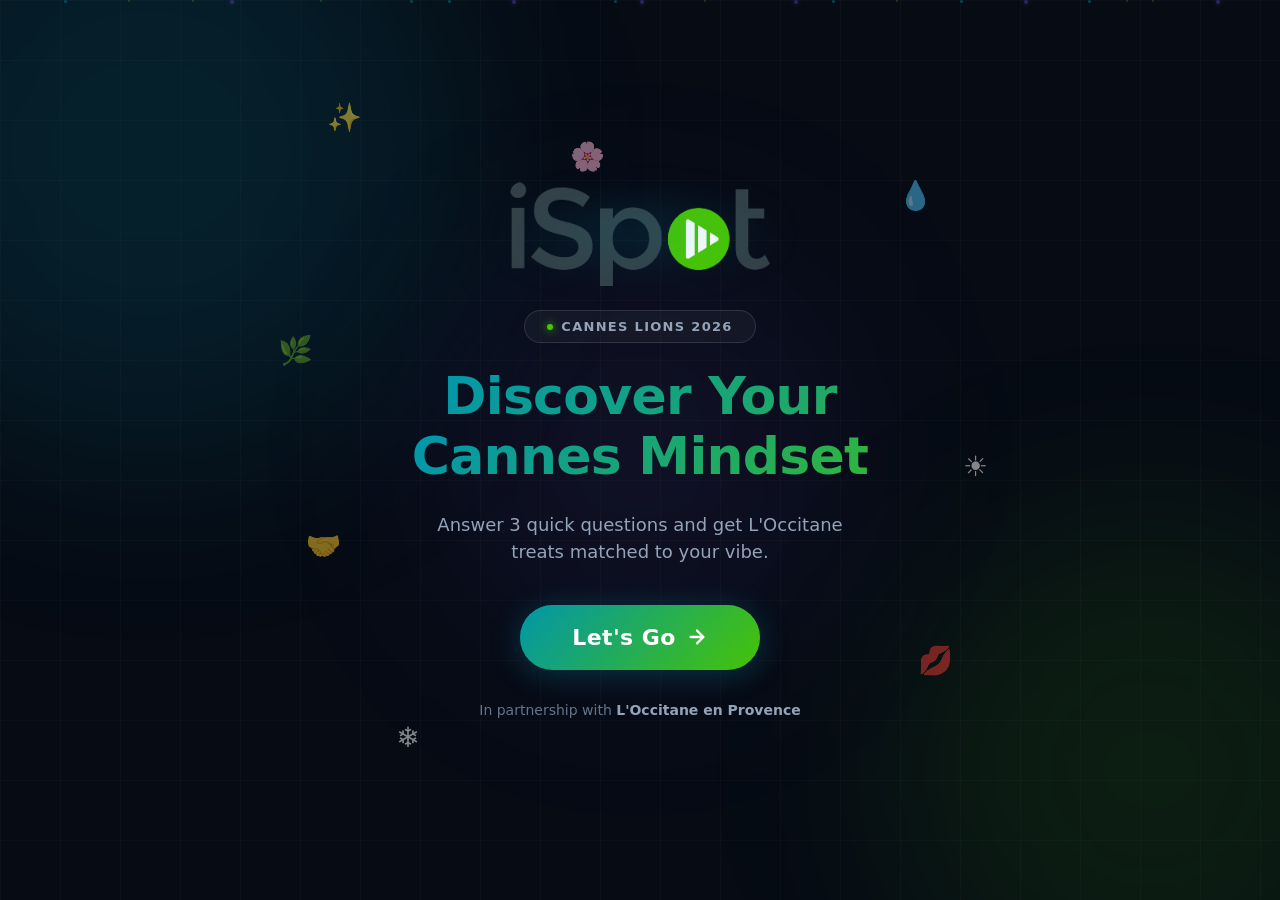
==== commit 99f1e6f9: "Replace SVG logos with official iSpot logo PNG Co-Authored-By: Claude Opus 4.6 <noreply@anthropic.co" ====
--- a/index.html
+++ b/index.html
@@ -46,17 +46,7 @@
         </div>
 
         <div class="welcome-logo" id="logo-tap-target">
-          <svg class="ispot-logo" viewBox="0 0 180 55" xmlns="http://www.w3.org/2000/svg">
-            <defs>
-              <linearGradient id="logo-gradient" x1="0%" y1="0%" x2="100%" y2="0%">
-                <stop offset="0%" stop-color="#0095B0"/>
-                <stop offset="100%" stop-color="#4AC500"/>
-              </linearGradient>
-            </defs>
-            <text x="90" y="42" text-anchor="middle" font-family="-apple-system, BlinkMacSystemFont, 'SF Pro Display', system-ui, sans-serif" font-size="48" font-weight="800" fill="white" letter-spacing="-2">
-              <tspan fill="url(#logo-gradient)">i</tspan>Spot
-            </text>
-          </svg>
+          <img class="ispot-logo" src="iSpot.png" alt="iSpot">
           <div class="logo-glow"></div>
         </div>
         <div class="welcome-badge">
@@ -126,17 +116,7 @@
     <section id="screen-question" class="screen">
       <div class="question-layout">
         <header class="question-header">
-          <svg class="ispot-logo-sm" viewBox="0 0 180 55" xmlns="http://www.w3.org/2000/svg">
-            <defs>
-              <linearGradient id="logo-gradient-sm" x1="0%" y1="0%" x2="100%" y2="0%">
-                <stop offset="0%" stop-color="#0095B0"/>
-                <stop offset="100%" stop-color="#4AC500"/>
-              </linearGradient>
-            </defs>
-            <text x="90" y="42" text-anchor="middle" font-family="-apple-system, BlinkMacSystemFont, 'SF Pro Display', system-ui, sans-serif" font-size="48" font-weight="800" fill="white" letter-spacing="-2">
-              <tspan fill="url(#logo-gradient-sm)">i</tspan>Spot
-            </text>
-          </svg>
+          <img class="ispot-logo-sm" src="iSpot.png" alt="iSpot">
           <div class="progress-bar">
             <div class="progress-bar__fill" id="progress-fill"></div>
             <div class="progress-bar__shimmer"></div>
@@ -233,12 +213,6 @@
             <span>Samples by <strong>L'Occitane en Provence</strong></span>
           </div>
         </div>
-        <div class="reset-indicator" id="reset-indicator">
-          <svg class="reset-ring" viewBox="0 0 36 36">
-            <circle class="reset-ring__bg" cx="18" cy="18" r="16" />
-            <circle class="reset-ring__fill" id="reset-ring-fill" cx="18" cy="18" r="16" />
-          </svg>
-        </div>
       </div>
     </section>
   </div>
--- a/styles.css
+++ b/styles.css
@@ -303,7 +303,7 @@
 .ispot-logo {
   width: 260px;
   height: auto;
-  filter: drop-shadow(0 0 30px rgba(0, 149, 176, 0.4));
+  border-radius: 12px;
   animation: logoBreath 3s ease-in-out infinite;
 }
 
@@ -630,6 +630,7 @@
   width: 90px;
   height: auto;
   flex-shrink: 0;
+  border-radius: 6px;
 }
 
 /* Progress bar */
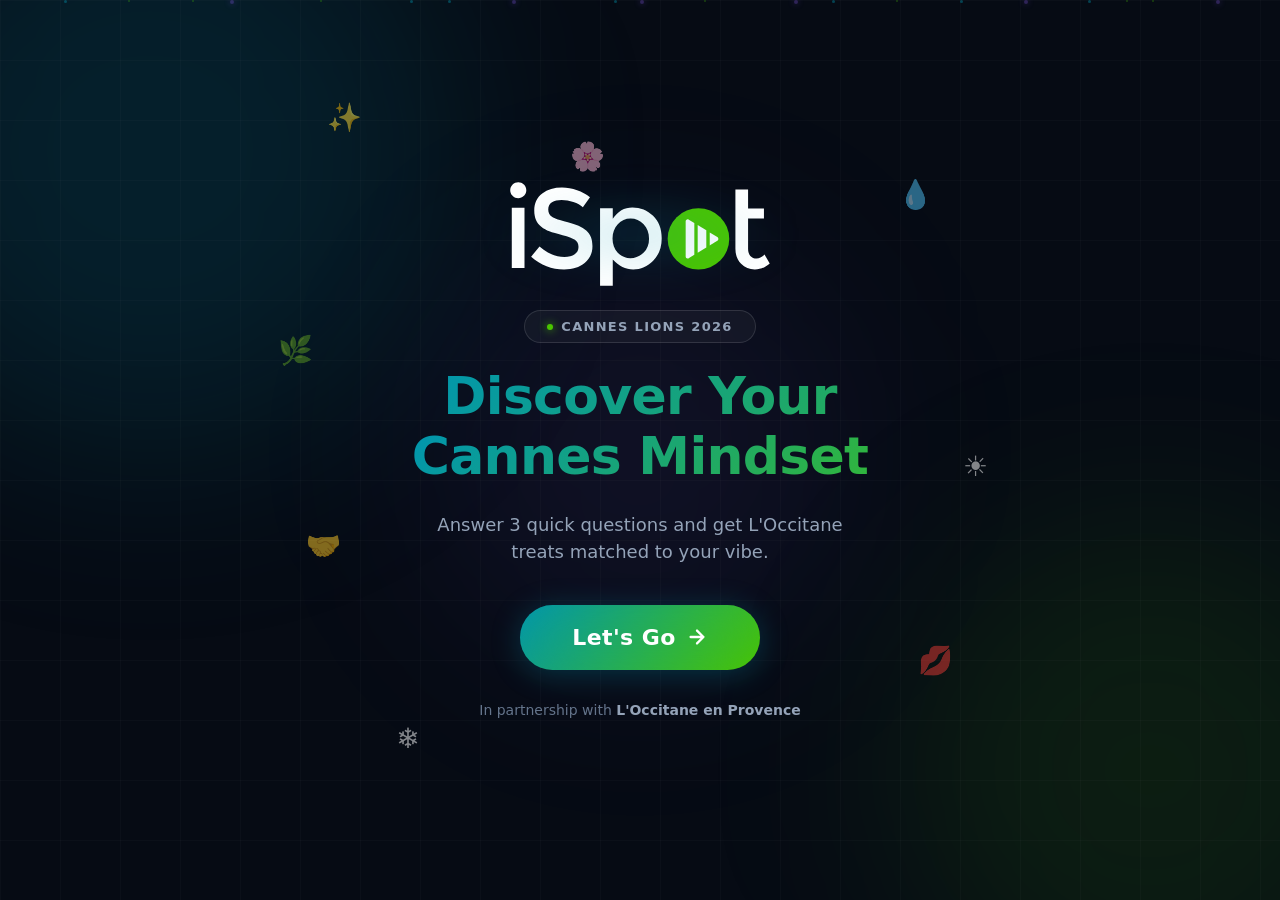
==== commit e9e90c27: "Switch to light SVG logo for dark theme Replace iSpot.png with iSpot-Logo_Light.svg (white text, tra" ====
--- a/index.html
+++ b/index.html
@@ -46,7 +46,7 @@
         </div>
 
         <div class="welcome-logo" id="logo-tap-target">
-          <img class="ispot-logo" src="iSpot.png" alt="iSpot">
+          <img class="ispot-logo" src="iSpot-Logo_Light.svg" alt="iSpot">
           <div class="logo-glow"></div>
         </div>
         <div class="welcome-badge">
@@ -116,7 +116,7 @@
     <section id="screen-question" class="screen">
       <div class="question-layout">
         <header class="question-header">
-          <img class="ispot-logo-sm" src="iSpot.png" alt="iSpot">
+          <img class="ispot-logo-sm" src="iSpot-Logo_Light.svg" alt="iSpot">
           <div class="progress-bar">
             <div class="progress-bar__fill" id="progress-fill"></div>
             <div class="progress-bar__shimmer"></div>
--- a/styles.css
+++ b/styles.css
@@ -303,7 +303,6 @@
 .ispot-logo {
   width: 260px;
   height: auto;
-  border-radius: 12px;
   animation: logoBreath 3s ease-in-out infinite;
 }
 
@@ -630,7 +629,6 @@
   width: 90px;
   height: auto;
   flex-shrink: 0;
-  border-radius: 6px;
 }
 
 /* Progress bar */
